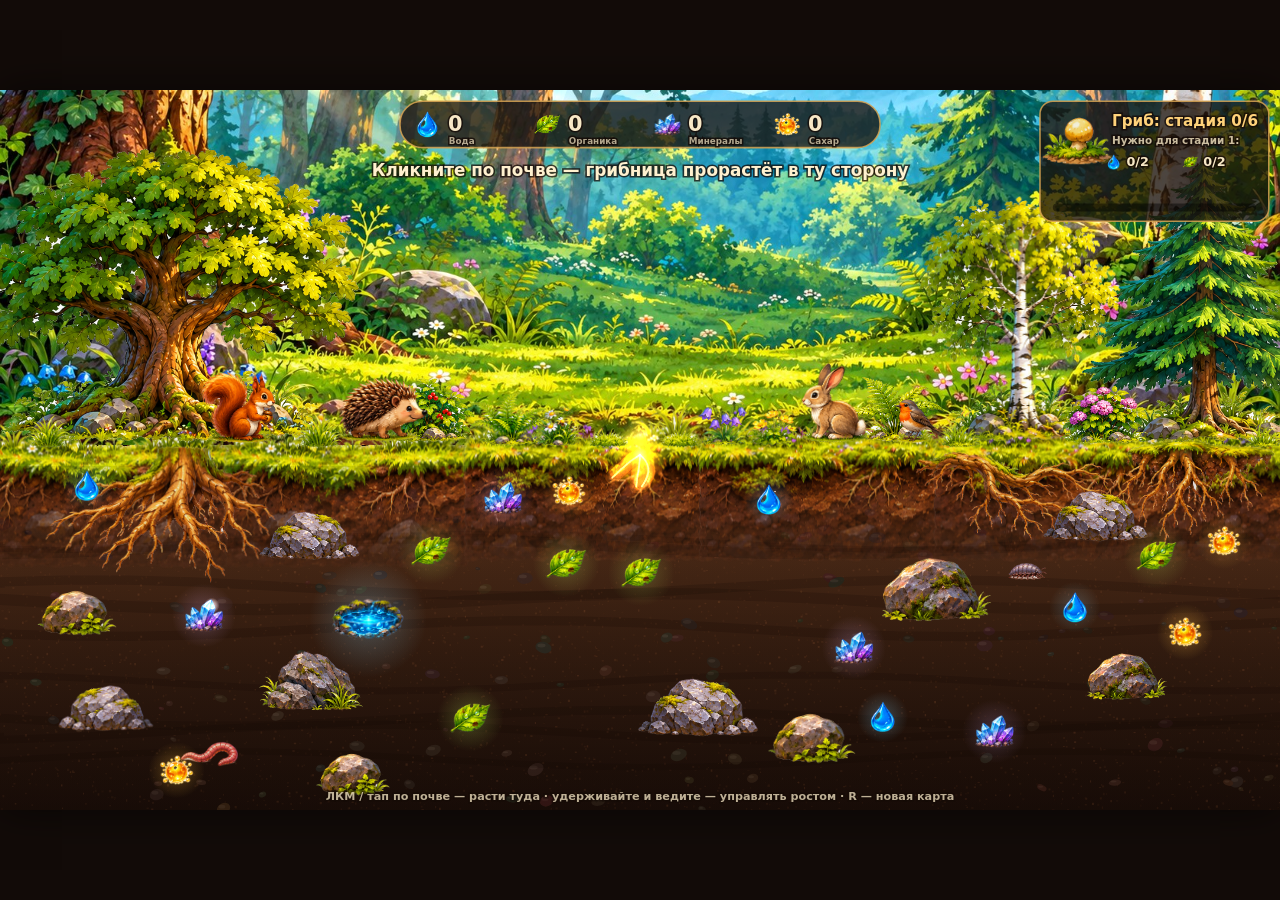
==== index.html @ 6aed669c "Add Mycelium Forest prototype: sprite cutter, forest/soil scene, growing glowing mycelium - tools/cu" ====
<!doctype html>
<html lang="ru">
<head>
  <meta charset="utf-8">
  <meta name="viewport" content="width=device-width, initial-scale=1">
  <title>Mycelium Forest</title>
  <style>
    html, body {
      margin: 0;
      height: 100%;
      background: #120b08;
      overflow: hidden;
      font-family: "Trebuchet MS", system-ui, sans-serif;
      color: #f5e6c8;
    }
    #game {
      position: absolute;
      display: block;
      touch-action: none;
      box-shadow: 0 0 40px rgba(0, 0, 0, .6);
    }
    #loading {
      position: absolute;
      inset: 0;
      display: grid;
      place-items: center;
      font-size: 22px;
      letter-spacing: .04em;
    }
  </style>
</head>
<body>
  <canvas id="game"></canvas>
  <div id="loading">Грибница просыпается…</div>
  <script src="src/game.js"></script>
</body>
</html>
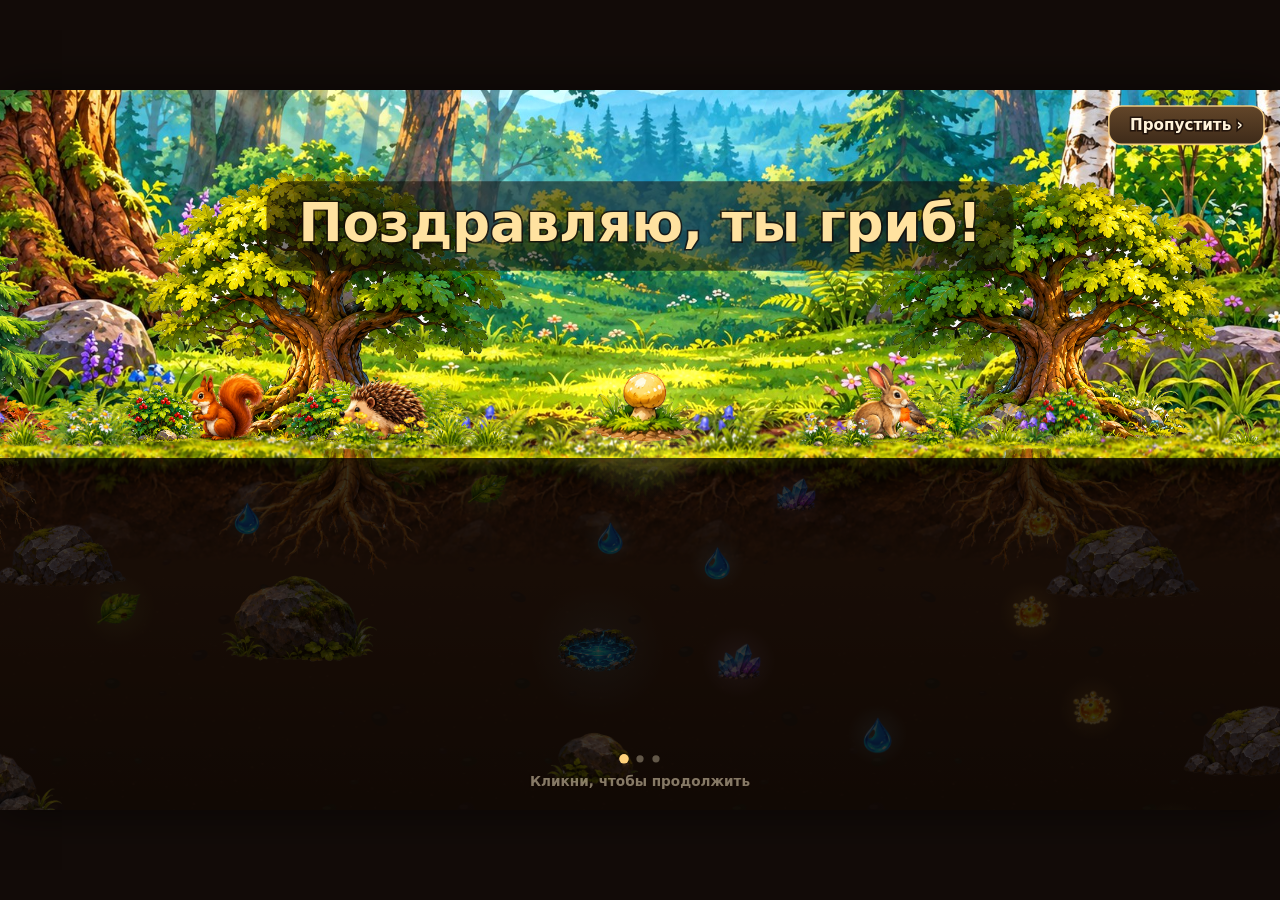
==== commit 1b1882a4: "Add a 3-screen intro and first-play tips - first launch shows three intro screens (forest, camera si" ====
--- a/index.html
+++ b/index.html
@@ -32,6 +32,7 @@
 <body>
   <canvas id="game"></canvas>
   <div id="loading">Грибница просыпается…</div>
+  <script src="src/texts.js"></script>
   <script src="src/game.js"></script>
 </body>
 </html>
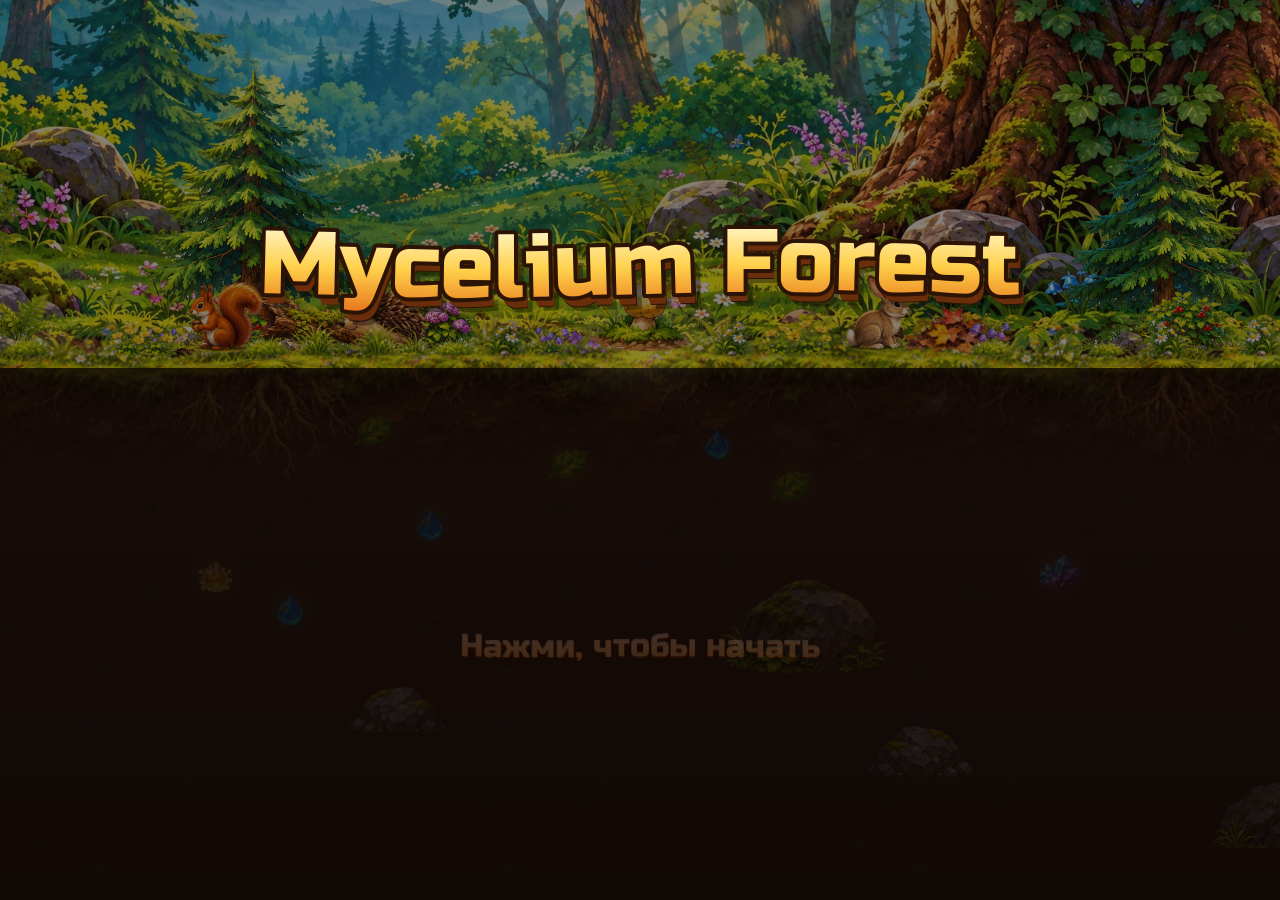
==== commit 14603c64: "Music, sound effects, a narrated intro and 3D titles; art prompts for ChatGPT - src/audio.js: genera" ====
--- a/index.html
+++ b/index.html
@@ -27,12 +27,19 @@
       font-size: 22px;
       letter-spacing: .04em;
     }
+    @font-face { font-family: 'Russo One'; font-style: normal; font-weight: 400; font-display: swap;
+    src: url(art/fonts/russo-one-0.woff2) format('woff2'); unicode-range: U+0301, U+0400-045F, U+0490-0491, U+04B0-04B1, U+2116; }
+  @font-face { font-family: 'Russo One'; font-style: normal; font-weight: 400; font-display: swap;
+    src: url(art/fonts/russo-one-1.woff2) format('woff2'); unicode-range: U+0100-02BA, U+02BD-02C5, U+02C7-02CC, U+02CE-02D7, U+02DD-02FF, U+0304, U+0308, U+0329, U+1D00-1DBF, U+1E00-1E9F, U+1EF2-1EFF, U+2020, U+20A0-20AB, U+20AD-20C0, U+2113, U+2C60-2C7F, U+A720-A7FF; }
+  @font-face { font-family: 'Russo One'; font-style: normal; font-weight: 400; font-display: swap;
+    src: url(art/fonts/russo-one-2.woff2) format('woff2'); unicode-range: U+0000-00FF, U+0131, U+0152-0153, U+02BB-02BC, U+02C6, U+02DA, U+02DC, U+0304, U+0308, U+0329, U+2000-206F, U+20AC, U+2122, U+2191, U+2193, U+2212, U+2215, U+FEFF, U+FFFD; }
   </style>
 </head>
 <body>
   <canvas id="game"></canvas>
   <div id="loading">Грибница просыпается…</div>
   <script src="src/texts.js"></script>
+  <script src="src/audio.js"></script>
   <script src="src/game.js"></script>
 </body>
 </html>
